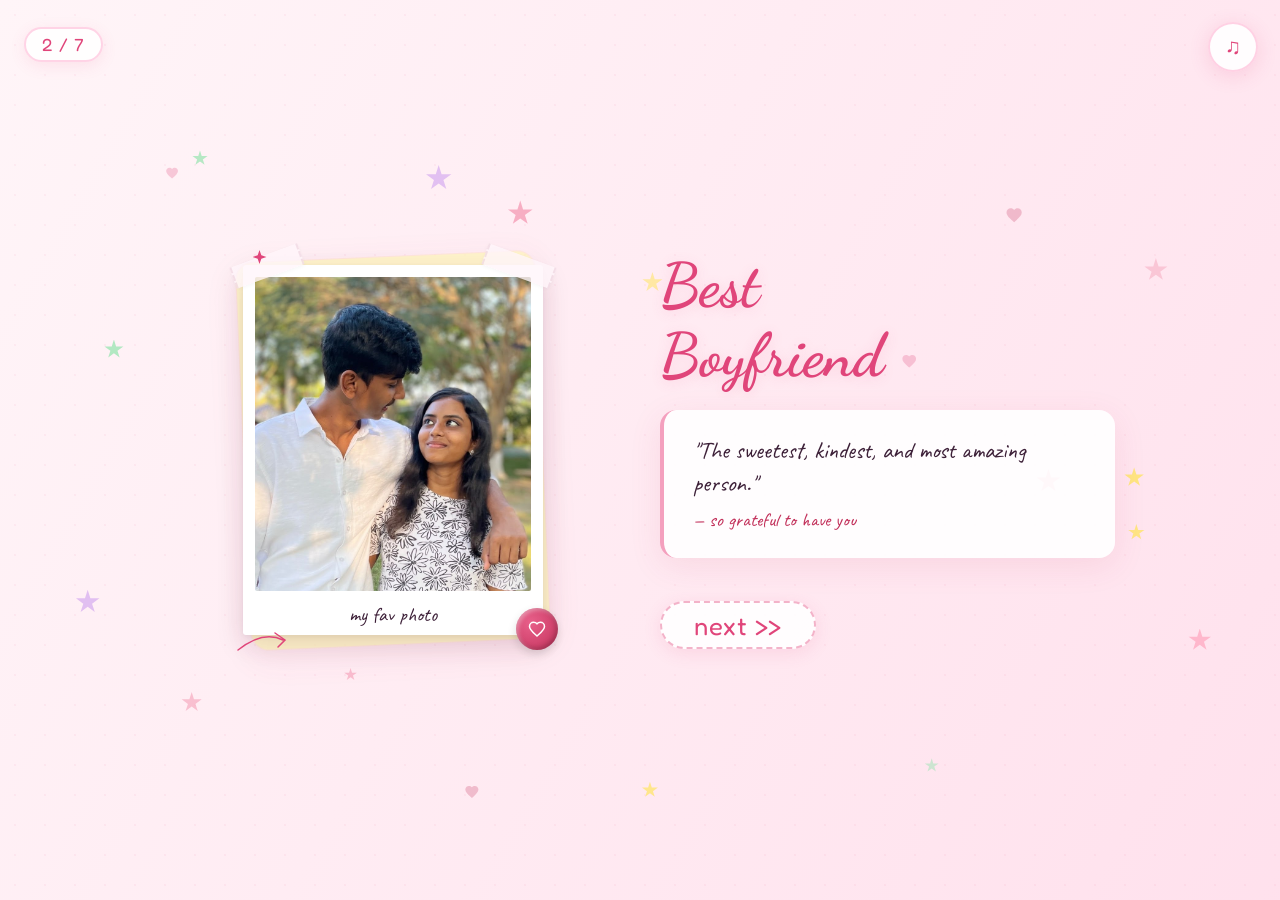
==== slide2.html @ 76f3e41d "summa" ====
<!DOCTYPE html>
<html lang="en">
<head>
    <meta charset="UTF-8">
    <meta name="viewport" content="width=device-width, initial-scale=1.0">
    <title>Best Boyfriend | Slide 2</title>
    <meta name="description" content="Happy Boyfriend's Day digital scrapbook">
    <link rel="icon" href="data:image/svg+xml,<svg xmlns='http://www.w3.org/2000/svg' viewBox='0 0 100 100'><text y='.9em' font-size='90'>♡</text></svg>">
    <link rel="stylesheet" href="style.css">
</head>
<body>

    <!-- Scrapbook Transition Overlay -->
    <div class="page-overlay"></div>

    <!-- Subtle Floating Background Stars -->
    <div id="floating-decorations" aria-hidden="true"></div>

    <!-- Music Control Button -->
    <button id="music-btn" title="Toggle Music" aria-label="Toggle background music">
        <span class="music-icon">♫</span>
    </button>
    <audio id="bg-music" loop preload="auto">
        <source src="assets/music/themetro.mp3" type="audio/mpeg">
        <source src="assets/song.mp3" type="audio/mpeg">
        <source src="assets/music/song.mp3" type="audio/mpeg">
    </audio>

    <!-- Page Progress Badge -->
    <div class="progress-badge" aria-label="Page progress">
        2 / 7
    </div>

    <!-- Sparkle Container -->
    <div id="sparkle-container" aria-hidden="true"></div>

    <!-- Main Content Container -->
    <div class="page-container">
        <main class="slide2-container">

            <!-- Left Column: Polaroid & Scrapbook Details -->
            <div class="slide2-left anim-fade-up stagger-1">

                <!-- Decorative Card Backing -->
                <div class="paper-card" style="position: absolute; width: 100%; height: 105%; transform: rotate(-2.5deg); z-index: 1; opacity: 0.7; background: #fff5b8;"></div>

                <!-- Floating Polaroid Photo Frame -->
                <div class="polaroid polaroid-slide2 float-polaroid-1" style="z-index: 2;">
                    <!-- Washi Tape -->
                    <div class="tape top-left"></div>
                    <div class="tape top-right"></div>
                    
                    <!-- SVG Wax Seal with Shimmer -->
                    <div class="wax-seal" style="bottom: -15px; right: -15px;">
                        <svg viewBox="0 0 24 24"><path d="M12 21.35l-1.45-1.32C5.4 15.36 2 12.28 2 8.5 2 5.42 4.42 3 7.5 3c1.74 0 3.41.81 4.5 2.09C13.09 3.81 14.76 3 16.5 3 19.58 3 22 5.42 22 8.5c0 3.78-3.4 6.86-8.55 11.54L12 21.35z"/></svg>
                    </div>

                    <img src="assets/photos/photo1.jpeg" alt="Best Boyfriend Photo" onerror="this.src='https://images.unsplash.com/photo-1517841905240-472988babdf9?auto=format&fit=crop&w=600&q=80'">
                    <div class="caption">my fav photo</div>
                </div>

                <!-- Hand-drawn SVG Arrow Doodle with Draw Animation -->
                <svg class="decor-doodle arrow-doodle" style="bottom: -20px; left: -10px; width: 60px; height: 30px;" viewBox="0 0 60 30" fill="none" stroke="var(--dark-pink)" stroke-width="1.5" stroke-linecap="round">
                    <path d="M5 25 Q 30 5, 50 15 M 42 8 L 52 15 L 45 22"/>
                </svg>

                <div class="decor-doodle star-4pt" style="top: -15px; left: 10px; width: 14px; height: 14px;"></div>
            </div>

            <!-- Right Column: Title & Next Link -->
            <div class="slide2-right">
                <h1 class="heading-best-boyfriend anim-fade-up stagger-2">
                    Best<br>Boyfriend
                </h1>

                <div class="note-card anim-fade-up stagger-3">
                    <p style="margin-bottom: 0.4rem;">"The sweetest, kindest, and most amazing person."</p>
                    <p style="font-size: 1.2rem; color: var(--rose);">— so grateful to have you</p>
                </div>

                <!-- Standard HTML Anchor Link Navigation -->
                <div class="anim-fade-up stagger-4">
                    <a href="slide3.html" class="next-btn">next &gt;&gt;</a>
                </div>
            </div>

        </main>
    </div>

    <script src="script.js"></script>
</body>
</html>
---- style.css ----
/* ============================================================
   BOYFRIEND'S DAY DIGITAL SCRAPBOOK - CUTE PASTEL AESTHETIC
   Soft stars, bubbly fonts, dreamy pastel vibes
   ============================================================ */

@import url('https://fonts.googleapis.com/css2?family=Caveat:wght@400;500;600;700&family=Dancing+Script:wght@400;500;600;700&family=Fredoka+One&family=Nunito:wght@400;600;700;800;900&family=Poppins:wght@300;400;500;600&display=swap');

:root {
    --pink: #f4a0be;
    --soft-pink: #fff0f6;
    --cream: #fdfaf8;
    --yellow: #ffe566;
    --mint: #a8e6c0;
    --lavender: #d4a8f0;
    --dark-pink: #e0457a;
    --rose: #c2305a;
    --hot-pink: #ff6ba8;
    --text-dark: #3d2038;
    --text-subtle: #9a6880;
    --tape-bg: rgba(255, 240, 250, 0.85);
    --shadow-soft: 0 10px 30px rgba(200, 60, 100, 0.12);
    --shadow-polaroid: 0 10px 28px rgba(80, 20, 50, 0.14), 0 2px 6px rgba(0, 0, 0, 0.06);
    --shadow-card: 0 8px 32px rgba(200, 60, 100, 0.10);
}

* { box-sizing: border-box; margin: 0; padding: 0; }

html, body {
    width: 100%;
    min-height: 100vh;
    font-family: 'Poppins', sans-serif;
    color: var(--text-dark);
    background: linear-gradient(120deg, #fff5f8, #ffdae9, #fde4f2, #ffe8f0);
    background-size: 400% 400%;
    animation: gradientBG 15s ease infinite;
    overflow-x: hidden;
    position: relative;
}

@keyframes gradientBG {
    0% { background-position: 0% 50%; }
    50% { background-position: 100% 50%; }
    100% { background-position: 0% 50%; }
}

body::before {
    content: '';
    position: fixed;
    top: 0; left: 0;
    width: 100%; height: 100%;
    background-image: radial-gradient(rgba(224, 69, 122, 0.05) 1px, transparent 1px);
    background-size: 30px 30px;
    pointer-events: none;
    z-index: 0;
    animation: floatingDots 40s linear infinite;
}

@keyframes floatingDots {
    0% { background-position: 0px 0px; }
    100% { background-position: 60px 60px; }
}

/* ============================================================ PAGE OVERLAY */

.page-overlay {
    position: fixed;
    top: 0; left: 0;
    width: 100vw; height: 100vh;
    background: linear-gradient(145deg, #fce4ec 0%, #fff0f6 40%, #f8e8ff 70%, #fdf0f5 100%);
    z-index: 9999;
    pointer-events: none;
    opacity: 0;
    transform: translateX(100%);
    will-change: transform, opacity;
    transition: transform 0.7s cubic-bezier(0.25, 1, 0.5, 1), opacity 0.7s ease;
}

body.page-entering .page-overlay {
    animation: overlaySlideOut 0.8s cubic-bezier(0.25, 1, 0.5, 1) forwards;
}

body.page-exiting .page-overlay { transform: translateX(0%); opacity: 1; }

@keyframes overlaySlideOut {
    0%   { transform: translateX(0%); opacity: 1; }
    100% { transform: translateX(-100%); opacity: 0; }
}

.page-container {
    min-height: 100vh;
    display: flex;
    flex-direction: column;
    justify-content: center;
    align-items: center;
    padding: 2.5rem 1.5rem;
    position: relative;
    z-index: 2;
    will-change: transform, opacity;
    animation: pageEnter 1.1s cubic-bezier(0.25, 1, 0.5, 1) forwards;
}

body.page-exiting .page-container {
    animation: pageExit 0.7s cubic-bezier(0.5, 0, 1, 1) forwards;
}

@keyframes pageEnter {
    0%   { opacity: 0; transform: translateY(20px); }
    100% { opacity: 1; transform: translateY(0); }
}

@keyframes pageExit {
    0%   { opacity: 1; transform: translateX(0); }
    100% { opacity: 0; transform: translateX(-25px); }
}

/* ============================================================ STAGGER ANIMATIONS */

.anim-fade-up { animation: fadeUpIn 1.0s cubic-bezier(0.25, 1, 0.5, 1) both; }

@keyframes fadeUpIn {
    0%   { opacity: 0; transform: translateY(22px); }
    100% { opacity: 1; transform: translateY(0); }
}

.stagger-1 { animation-delay: 0.18s; }
.stagger-2 { animation-delay: 0.38s; }
.stagger-3 { animation-delay: 0.58s; }
.stagger-4 { animation-delay: 0.78s; }
.stagger-5 { animation-delay: 0.98s; }
.stagger-6 { animation-delay: 1.18s; }
.stagger-7 { animation-delay: 1.38s; }
.stagger-8 { animation-delay: 1.58s; }
.stagger-9 { animation-delay: 1.78s; }
.stagger-10 { animation-delay: 2.8s; }

/* ============================================================ UI CONTROLS */

#music-hint {
    position: fixed;
    top: 35px;
    right: 85px;
    font-family: 'Caveat', cursive;
    font-size: 1.4rem;
    color: var(--dark-pink);
    z-index: 99;
    pointer-events: none;
    animation: hintFloat 1.5s ease-in-out infinite alternate;
}

@keyframes hintFloat {
    0% { transform: translateX(0px); }
    100% { transform: translateX(-6px); }
}

#music-btn {
    position: fixed;
    top: 22px; right: 22px;
    width: 50px; height: 50px;
    border-radius: 50%;
    border: 2px solid rgba(255, 180, 210, 0.6);
    background: rgba(255, 255, 255, 0.90);
    backdrop-filter: blur(14px);
    -webkit-backdrop-filter: blur(14px);
    box-shadow: 0 4px 20px rgba(224, 69, 122, 0.16);
    cursor: pointer;
    z-index: 100;
    display: flex;
    align-items: center;
    justify-content: center;
    font-size: 1.35rem;
    color: var(--dark-pink);
    transition: transform 0.45s cubic-bezier(0.34, 1.56, 0.64, 1), box-shadow 0.4s ease, background 0.3s ease;
}

#music-btn:hover {
    transform: scale(1.15);
    background: rgba(255, 235, 248, 0.98);
    box-shadow: 0 6px 24px rgba(224, 69, 122, 0.25), 0 0 0 5px rgba(255, 160, 190, 0.15);
}

#music-btn.playing {
    animation: musicPulse 3.5s infinite ease-in-out;
    background: rgba(255, 220, 238, 0.95);
    border-color: rgba(224, 69, 122, 0.45);
}

@keyframes musicPulse {
    0%, 100% { transform: scale(1); box-shadow: 0 4px 20px rgba(224, 69, 122, 0.2); }
    50%       { transform: scale(1.08); box-shadow: 0 6px 30px rgba(224, 69, 122, 0.3), 0 0 0 8px rgba(255, 160, 190, 0.12); }
}

.progress-badge {
    position: fixed;
    top: 27px; left: 24px;
    background: rgba(255, 255, 255, 0.85);
    backdrop-filter: blur(12px);
    -webkit-backdrop-filter: blur(12px);
    padding: 5px 16px;
    border-radius: 20px;
    font-family: 'Fredoka One', cursive;
    font-size: 1.1rem;
    color: var(--dark-pink);
    border: 2px solid rgba(255, 160, 200, 0.45);
    box-shadow: 0 4px 16px rgba(224, 69, 122, 0.10);
    z-index: 100;
    letter-spacing: 1px;
}

/* ============================================================ BACKGROUND DECORATIONS */

#floating-decorations {
    position: fixed;
    top: 0; left: 0;
    width: 100%; height: 100%;
    pointer-events: none;
    z-index: 1;
    overflow: hidden;
}

.floating-element { position: absolute; user-select: none; }

.star-5pt {
    display: inline-block;
    clip-path: polygon(50% 0%, 61% 35%, 98% 35%, 68% 57%, 79% 91%, 50% 70%, 21% 91%, 32% 57%, 2% 35%, 39% 35%);
    animation: starDrift 9s ease-in-out infinite alternate;
}

.star-pink    { background: #f5a0b8; }
.star-yellow  { background: #ffe566; }
.star-mint    { background: #98e4b0; }
.star-lavender{ background: #d4a8f0; }
.star-hotpink { background: #ff85a5; }

@keyframes starDrift {
    0%   { transform: translateY(0px) rotate(0deg); opacity: 0.55; }
    100% { transform: translateY(-18px) rotate(22deg); opacity: 0.85; }
}

.float-heart {
    position: absolute;
    animation: heartFloat 12s ease-in-out infinite alternate;
    pointer-events: none;
    user-select: none;
    opacity: 0.45;
}

@keyframes heartFloat {
    0%   { transform: translateY(0px) rotate(-8deg); opacity: 0.35; }
    100% { transform: translateY(-20px) rotate(8deg); opacity: 0.65; }
}

#sparkle-container {
    position: fixed;
    top: 0; left: 0;
    width: 100%; height: 100%;
    pointer-events: none;
    z-index: 99;
}

.sparkle-dot {
    position: absolute;
    border-radius: 50%;
    opacity: 0.7;
    pointer-events: none;
    animation: sparkleFade 1.1s ease-out forwards;
}

@keyframes sparkleFade {
    0%   { transform: scale(0); opacity: 0.9; }
    60%  { opacity: 0.6; }
    100% { transform: scale(2); opacity: 0; }
}

/* ============================================================ POLAROIDS */

.tape {
    position: absolute;
    width: 72px; height: 22px;
    background: rgba(255, 245, 250, 0.80);
    border-left: 2px dashed rgba(200, 140, 160, 0.2);
    border-right: 2px dashed rgba(200, 140, 160, 0.2);
    box-shadow: 0 1px 4px rgba(0,0,0,0.04);
    z-index: 15;
    pointer-events: none;
}

.tape.top-center { top: -11px; left: 50%; transform: translateX(-50%) rotate(-1.5deg); }
.tape.top-left   { top: -10px; left: -12px; transform: rotate(-20deg); }
.tape.top-right  { top: -10px; right: -12px; transform: rotate(20deg); }

.wax-seal {
    width: 42px; height: 42px;
    background: radial-gradient(circle at 35% 35%, #e8608a, #c2305a);
    border-radius: 50%;
    box-shadow: inset -2px -2px 5px rgba(0,0,0,0.22), inset 2px 2px 4px rgba(255,255,255,0.4), 0 4px 10px rgba(0,0,0,0.14);
    display: flex;
    align-items: center;
    justify-content: center;
    color: rgba(255,255,255,0.9);
    position: absolute;
    z-index: 16;
    overflow: hidden;
}

.wax-seal svg { width: 18px; height: 18px; stroke: #ffffff; fill: none; stroke-width: 2; z-index: 2; }

.polaroid {
    background: #ffffff;
    padding: 12px 12px 44px 12px;
    box-shadow: var(--shadow-polaroid);
    border-radius: 3px;
    position: relative;
    display: inline-block;
    opacity: 1;
    will-change: transform, opacity;
    transition: transform 0.55s cubic-bezier(0.34, 1.56, 0.64, 1), box-shadow 0.5s ease;
}

.polaroid img {
    width: 100%; height: 100%;
    object-fit: cover;
    border-radius: 2px;
    display: block;
    background-color: #fce8f2;
}

.polaroid .caption {
    position: absolute;
    bottom: 8px; left: 0; width: 100%;
    text-align: center;
    font-family: 'Caveat', cursive;
    font-size: 1.25rem;
    color: var(--text-dark);
}

.polaroid:hover {
    transform: scale(1.06) rotate(0deg) !important;
    z-index: 20 !important;
    box-shadow: 0 18px 40px rgba(90, 20, 50, 0.20), 0 0 0 3px rgba(255, 160, 200, 0.35);
}

.float-polaroid-1 { animation: floatP1 8.5s ease-in-out infinite alternate; }
.float-polaroid-2 { animation: floatP2 10.0s ease-in-out infinite alternate; }
.float-polaroid-3 { animation: floatP3 7.5s ease-in-out infinite alternate; }
.float-polaroid-4 { animation: floatP4 11.0s ease-in-out infinite alternate; }
.float-polaroid-5 { animation: floatP5 9.0s ease-in-out infinite alternate; }
.float-polaroid-6 { animation: floatP6 9.8s ease-in-out infinite alternate; }

/* Photo One-By-One Fade-In System */
@keyframes photoFadeIn {
    0% {
        opacity: 0;
    }
    100% {
        opacity: 1;
    }
}

.photo-fade {
    opacity: 0;
}

.photo-fade-1 { --fade-delay: 0.3s; }
.photo-fade-2 { --fade-delay: 0.75s; }
.photo-fade-3 { --fade-delay: 1.2s; }
.photo-fade-4 { --fade-delay: 1.65s; }
.photo-fade-5 { --fade-delay: 2.1s; }
.photo-fade-6 { --fade-delay: 2.55s; }

.float-polaroid-1.photo-fade {
    animation: photoFadeIn 0.85s cubic-bezier(0.25, 1, 0.5, 1) var(--fade-delay, 0s) both,
               floatP1 8.5s ease-in-out infinite alternate;
}
.float-polaroid-2.photo-fade {
    animation: photoFadeIn 0.85s cubic-bezier(0.25, 1, 0.5, 1) var(--fade-delay, 0s) both,
               floatP2 10.0s ease-in-out infinite alternate;
}
.float-polaroid-3.photo-fade {
    animation: photoFadeIn 0.85s cubic-bezier(0.25, 1, 0.5, 1) var(--fade-delay, 0s) both,
               floatP3 7.5s ease-in-out infinite alternate;
}
.float-polaroid-4.photo-fade {
    animation: photoFadeIn 0.85s cubic-bezier(0.25, 1, 0.5, 1) var(--fade-delay, 0s) both,
               floatP4 11.0s ease-in-out infinite alternate;
}
.float-polaroid-5.photo-fade {
    animation: photoFadeIn 0.85s cubic-bezier(0.25, 1, 0.5, 1) var(--fade-delay, 0s) both,
               floatP5 9.0s ease-in-out infinite alternate;
}
.float-polaroid-6.photo-fade {
    animation: photoFadeIn 0.85s cubic-bezier(0.25, 1, 0.5, 1) var(--fade-delay, 0s) both,
               floatP6 9.8s ease-in-out infinite alternate;
}

@keyframes floatP1 {
    0%   { transform: translateY(0px) rotate(var(--rot, -3deg)); }
    100% { transform: translateY(-8px) rotate(calc(var(--rot, -3deg) + 1.2deg)); }
}
@keyframes floatP2 {
    0%   { transform: translateY(0px) rotate(var(--rot, 4deg)); }
    100% { transform: translateY(-7px) rotate(calc(var(--rot, 4deg) - 1.2deg)); }
}
@keyframes floatP3 {
    0%   { transform: translateY(0px) rotate(var(--rot, -5deg)); }
    100% { transform: translateY(-9px) rotate(calc(var(--rot, -5deg) + 1.5deg)); }
}
@keyframes floatP4 {
    0%   { transform: translateY(0px) rotate(var(--rot, 6deg)); }
    100% { transform: translateY(-8px) rotate(calc(var(--rot, 6deg) - 1.2deg)); }
}
@keyframes floatP5 {
    0%   { transform: translateY(0px) rotate(var(--rot, -2deg)); }
    100% { transform: translateY(-6px) rotate(calc(var(--rot, -2deg) + 1deg)); }
}
@keyframes floatP6 {
    0%   { transform: translateY(0px) rotate(var(--rot, 5deg)); }
    100% { transform: translateY(-9px) rotate(calc(var(--rot, 5deg) - 1.4deg)); }
}

/* Navigation Button */
.next-btn {
    display: inline-block;
    text-decoration: none;
    font-family: 'Fredoka One', cursive;
    font-size: 1.6rem;
    color: var(--dark-pink);
    background: rgba(255, 255, 255, 0.88);
    backdrop-filter: blur(10px);
    -webkit-backdrop-filter: blur(10px);
    padding: 0.4rem 2rem;
    border-radius: 40px;
    border: 2px dashed rgba(224, 69, 122, 0.4);
    box-shadow: 0 4px 18px rgba(224, 69, 122, 0.12);
    transition: transform 0.45s cubic-bezier(0.34, 1.56, 0.64, 1), box-shadow 0.4s ease, letter-spacing 0.4s ease, color 0.3s ease, background 0.3s ease;
    cursor: pointer;
    margin-top: 1.5rem;
    position: relative;
    z-index: 10;
    letter-spacing: 0.5px;
}

.next-btn:hover {
    transform: translateY(-4px) scale(1.08);
    letter-spacing: 2px;
    background: rgba(255, 240, 250, 0.98);
    border-style: solid;
    border-color: rgba(224, 69, 122, 0.55);
    color: var(--rose);
    box-shadow: 0 8px 30px rgba(224, 69, 122, 0.22);
}

.paper-card {
    background: rgba(255, 253, 250, 0.92);
    backdrop-filter: blur(8px);
    -webkit-backdrop-filter: blur(8px);
    border-radius: 18px;
    padding: 2.2rem;
    box-shadow: var(--shadow-card);
    border: 1.5px solid rgba(255, 210, 230, 0.55);
    position: relative;
}

/* ============================================================ SLIDE 1 */

.slide1-wrapper { text-align: center; max-width: 750px; width: 100%; }

.flower-blob-container {
    position: relative;
    display: inline-block;
    padding: 3rem 3.5rem;
    margin-bottom: 1rem;
}

.flower-blob {
    position: absolute;
    top: 50%; left: 50%;
    width: 340px; height: 340px;
    background: radial-gradient(circle at 50% 40%, #fff0f5, #f8b4d0 60%, #f4a0be);
    border-radius: 54% 46% 42% 58% / 49% 52% 48% 51%;
    box-shadow: inset 0 0 30px rgba(255, 255, 255, 0.8), 0 12px 30px rgba(224, 69, 122, 0.18);
    animation: blobFloat 16s ease-in-out infinite;
    z-index: 1;
}

@keyframes blobFloat {
    0% {
        transform: translate(-50%, -50%) rotate(0deg) scale(1);
        border-radius: 54% 46% 42% 58% / 49% 52% 48% 51%;
    }
    33% {
        transform: translate(-52%, -55%) rotate(120deg) scale(1.05);
        border-radius: 40% 60% 70% 30% / 45% 40% 60% 55%;
    }
    66% {
        transform: translate(-48%, -45%) rotate(240deg) scale(0.95);
        border-radius: 60% 40% 30% 70% / 60% 55% 45% 40%;
    }
    100% {
        transform: translate(-50%, -50%) rotate(360deg) scale(1);
        border-radius: 54% 46% 42% 58% / 49% 52% 48% 51%;
    }
}

.main-title {
    position: relative;
    z-index: 2;
    display: flex;
    flex-direction: column;
    align-items: center;
    justify-content: center;
    font-family: 'Fredoka One', cursive;
    text-transform: lowercase;
    line-height: 1.0;
    animation: titleFloat 8s ease-in-out infinite alternate;
}

@keyframes titleFloat {
    0%   { transform: translateY(0px); }
    100% { transform: translateY(-8px); }
}

.title-line { display: block; color: var(--dark-pink); text-shadow: 2px 3px 0px rgba(200, 48, 90, 0.18), 0 4px 20px rgba(224, 69, 122, 0.12); }
.title-happy      { font-size: 4rem;  color: var(--dark-pink); letter-spacing: 1px; }
.title-boyfriends { font-size: 4.8rem; color: var(--rose); margin: -0.2rem 0; }
.title-day        { font-size: 4.2rem; color: var(--dark-pink); letter-spacing: 1px; }

.decor-doodle { position: absolute; z-index: 3; pointer-events: none; }

/* ============================================================ SLIDE 2 */

.slide2-container {
    display: grid;
    grid-template-columns: 1fr 1fr;
    gap: 2.5rem;
    align-items: center;
    max-width: 950px;
    width: 100%;
}

.slide2-left { position: relative; display: flex; justify-content: center; align-items: center; justify-self: center; }

.heading-best-boyfriend {
    font-family: 'Dancing Script', cursive;
    font-size: 3.8rem;
    color: var(--dark-pink);
    line-height: 1.15;
    margin-bottom: 1.2rem;
    text-shadow: 0 2px 14px rgba(224, 69, 122, 0.14);
}

.polaroid-slide2 { width: 300px; height: 370px; --rot: -3deg; }

.slide2-right { display: flex; flex-direction: column; justify-content: center; align-items: flex-start; }

.note-card {
    background: rgba(255, 255, 255, 0.90);
    backdrop-filter: blur(8px);
    -webkit-backdrop-filter: blur(8px);
    padding: 1.5rem 1.8rem;
    border-radius: 16px;
    border-left: 4px solid var(--pink);
    box-shadow: var(--shadow-card);
    font-family: 'Caveat', cursive;
    font-size: 1.5rem;
    color: var(--text-dark);
    margin-bottom: 1.2rem;
    line-height: 1.4;
    animation: noteFloat 9s ease-in-out infinite alternate;
}

@keyframes noteFloat {
    0%   { transform: translateY(0); }
    100% { transform: translateY(-6px); }
}

.arrow-doodle path {
    stroke-dasharray: 100;
    stroke-dashoffset: 100;
    animation: drawArrow 2s ease-out forwards;
    animation-delay: 0.5s;
}

@keyframes drawArrow { to { stroke-dashoffset: 0; } }

/* ============================================================ SLIDE 3 */

.slide3-container {
    display: grid;
    grid-template-columns: 0.9fr 1.1fr;
    gap: 2.5rem;
    align-items: center;
    max-width: 1050px;
    width: 100%;
}

.collage-grid { position: relative; width: 100%; min-height: 450px; }

.collage-photo { position: absolute; width: 190px; height: 230px; }

.cp1 { top: 0;    left: 10px;  --rot: -6deg; z-index: 2; }
.cp2 { top: 25px; right: 10px; --rot: 7deg;  z-index: 1; }
.cp3 { bottom: 10px; left: 25px;  --rot: 4deg;  z-index: 3; }
.cp4 { bottom: 25px; right: 20px; --rot: -5deg; z-index: 2; }

.letter-paper {
    background: #fffefb;
    background-image: repeating-linear-gradient(#fffefb 0px, #fffefb 27px, rgba(244, 160, 190, 0.28) 28px);
    padding: 2.2rem;
    border-radius: 18px;
    box-shadow: var(--shadow-card);
    border: 1.5px solid rgba(244, 160, 190, 0.4);
    position: relative;
}

.letter-title {
    font-family: 'Dancing Script', cursive;
    font-size: 2.8rem;
    color: var(--dark-pink);
    margin-bottom: 1rem;
    text-shadow: 0 2px 12px rgba(224, 69, 122, 0.12);
}

.letter-body { font-family: 'Poppins', sans-serif; font-size: 0.92rem; line-height: 1.85; color: var(--text-dark); }
.letter-body p { margin-bottom: 0.9rem; }

.letter-signature {
    font-family: 'Dancing Script', cursive;
    font-size: 2.2rem;
    color: var(--rose);
    font-weight: 700;
    margin-top: 0.8rem;
}

/* ============================================================ SLIDE 4 */

.slide4-container {
    position: relative;
    width: 100%;
    max-width: 1050px;
    min-height: 75vh;
    display: flex;
    flex-direction: column;
    align-items: center;
    justify-content: center;
}

.gallery-center-text {
    text-align: center;
    font-family: 'Fredoka One', cursive;
    font-size: 3.6rem;
    line-height: 1.15;
    z-index: 10;
    background: rgba(255, 255, 255, 0.88);
    backdrop-filter: blur(10px);
    -webkit-backdrop-filter: blur(10px);
    padding: 1.2rem 2.4rem;
    border-radius: 28px;
    border: 2px dashed rgba(224, 69, 122, 0.32);
    box-shadow: var(--shadow-card), 0 0 0 6px rgba(255, 160, 200, 0.10);
    animation: centerPulse 8s ease-in-out infinite alternate;
}

@keyframes centerPulse {
    0%   { transform: scale(1); }
    100% { transform: scale(1.025); }
}

.word-youre  { color: #e0457a; }
.word-my     { color: #8e44ad; }
.word-fav    { color: #16a085; }
.word-person { color: #c2305a; }

.gallery-scatter { position: absolute; width: 100%; height: 100%; top: 0; left: 0; pointer-events: none; }

.gp-photo { position: absolute; pointer-events: auto; width: 195px; height: 235px; }

.gp1 { top: 4%;   left: 2%;    --rot: -10deg; }
.gp2 { top: 4%;   right: 3%;   --rot: 8deg; }
.gp3 { top: 40%;  left: 0%;    --rot: 6deg; }
.gp4 { top: 40%;  right: 1%;   --rot: -8deg; }
.gp5 { bottom: 1%; left: 20%;  --rot: -5deg; }
.gp6 { bottom: 1%; right: 18%; --rot: 9deg; }

/* ============================================================ SLIDE 5 */

.slide5-container { text-align: center; max-width: 900px; width: 100%; position: relative; padding: 1rem 0; }

.custom-heart-icon { display: inline-block; width: 48px; height: 48px; margin-bottom: 0.5rem; animation: heartPulse 4s ease-in-out infinite; }

@keyframes heartPulse {
    0%, 100% { transform: scale(1);    filter: drop-shadow(0 0 0px rgba(224, 69, 122, 0)); }
    15%       { transform: scale(1.22); filter: drop-shadow(0 0 10px rgba(224, 69, 122, 0.45)); }
    30%       { transform: scale(1);    filter: drop-shadow(0 0 0px rgba(224, 69, 122, 0)); }
}

.custom-heart-icon svg { width: 100%; height: 100%; fill: var(--dark-pink); stroke: none; opacity: 0.9; }

.final-heading {
    font-family: 'Dancing Script', cursive;
    font-size: 3.4rem;
    color: var(--dark-pink);
    margin-bottom: 0.3rem;
    text-shadow: 0 2px 16px rgba(224, 69, 122, 0.16);
}

.final-subheading { font-family: 'Fredoka One', cursive; font-size: 2rem; color: var(--rose); margin-bottom: 1.2rem; letter-spacing: 1px; }

.final-message {
    font-size: 1rem;
    line-height: 1.8;
    color: var(--text-dark);
    max-width: 620px;
    margin: 0 auto 1.8rem auto;
    background: rgba(255, 255, 255, 0.85);
    backdrop-filter: blur(8px);
    -webkit-backdrop-filter: blur(8px);
    padding: 1.3rem 1.9rem;
    border-radius: 18px;
    border: 1.5px dashed rgba(224, 69, 122, 0.3);
    box-shadow: var(--shadow-card);
}

.final-photos-grid { display: flex; justify-content: center; gap: 1.2rem; flex-wrap: wrap; margin-bottom: 1.5rem; }
.final-photo { width: 165px; height: 205px; }

.made-with-love {
    font-family: 'Fredoka One', cursive;
    font-size: 1.8rem;
    color: var(--rose);
    margin-top: 0.5rem;
    letter-spacing: 1px;
    text-shadow: 0 1px 8px rgba(194, 48, 90, 0.14);
    animation: madeWithLoveFloat 7s ease-in-out infinite alternate;
}

@keyframes madeWithLoveFloat {
    0%   { transform: translateY(0); }
    100% { transform: translateY(-5px); }
}

/* ============================================================ SLIDE 6 - Reasons I Love You */

.slide6-container { text-align: center; max-width: 880px; width: 100%; position: relative; }

.reasons-heading {
    font-family: 'Fredoka One', cursive;
    font-size: 3rem;
    color: var(--dark-pink);
    margin-bottom: 0.5rem;
    text-shadow: 2px 3px 0 rgba(200, 48, 90, 0.15), 0 4px 16px rgba(224, 69, 122, 0.12);
    letter-spacing: 1px;
}

.reasons-subtext { font-family: 'Caveat', cursive; font-size: 1.6rem; color: var(--rose); margin-bottom: 1.8rem; }

.reasons-grid { display: grid; grid-template-columns: repeat(3, 1fr); gap: 1rem; margin-bottom: 1.8rem; }

.reason-card {
    background: rgba(255, 255, 255, 0.88);
    backdrop-filter: blur(8px);
    -webkit-backdrop-filter: blur(8px);
    border-radius: 18px;
    padding: 1.2rem 1rem;
    border: 1.5px solid rgba(255, 160, 200, 0.4);
    box-shadow: var(--shadow-card);
    transition: transform 0.45s cubic-bezier(0.34, 1.56, 0.64, 1), box-shadow 0.4s ease;
    position: relative;
    overflow: hidden;
    animation: reasonCardFloat var(--float-dur, 8s) ease-in-out infinite alternate;
}

.reason-card::before {
    content: '';
    position: absolute;
    inset: 0;
    background: linear-gradient(135deg, rgba(255, 200, 230, 0.12), transparent);
    border-radius: inherit;
    pointer-events: none;
}

.reason-card:hover { transform: translateY(-6px) scale(1.04); box-shadow: 0 14px 36px rgba(224, 69, 122, 0.20); }

@keyframes reasonCardFloat {
    0%   { transform: translateY(0); }
    100% { transform: translateY(-5px); }
}

.reason-emoji { font-size: 2rem; display: block; margin-bottom: 0.4rem; }

.reason-icon {
    display: block;
    width: 34px;
    height: 34px;
    margin: 0 auto 0.6rem auto;
}

.reason-icon svg {
    width: 100%;
    height: 100%;
}

.reason-text { font-family: 'Caveat', cursive; font-size: 1.3rem; color: var(--text-dark); line-height: 1.3; }

/* ============================================================ SLIDE 7 - Grand Finale */

.slide7-container { text-align: center; max-width: 860px; width: 100%; position: relative; padding: 1rem; }

.finale-big-heart {
    display: block;
    width: 72px;
    height: 72px;
    margin: 0 auto 1rem auto;
    animation: bigHeartPulse 3s ease-in-out infinite;
    filter: drop-shadow(0 4px 20px rgba(224, 69, 122, 0.3));
}

.finale-big-heart svg {
    width: 100%;
    height: 100%;
}

@keyframes bigHeartPulse {
    0%, 100% { transform: scale(1); }
    30%       { transform: scale(1.18); }
    60%       { transform: scale(0.95); }
}

.finale-heading {
    font-family: 'Fredoka One', cursive;
    font-size: 3.5rem;
    color: var(--dark-pink);
    margin-bottom: 0.4rem;
    text-shadow: 2px 3px 0 rgba(200, 48, 90, 0.18), 0 4px 18px rgba(224, 69, 122, 0.14);
    letter-spacing: 1px;
}

.finale-sub { font-family: 'Dancing Script', cursive; font-size: 2.2rem; color: var(--rose); margin-bottom: 1.4rem; }

.finale-message {
    font-family: 'Caveat', cursive;
    font-size: 1.55rem;
    line-height: 1.7;
    color: var(--text-dark);
    max-width: 600px;
    margin: 0 auto 1.8rem auto;
    background: rgba(255, 255, 255, 0.88);
    backdrop-filter: blur(8px);
    -webkit-backdrop-filter: blur(8px);
    padding: 1.4rem 2rem;
    border-radius: 20px;
    border: 1.5px dashed rgba(224, 69, 122, 0.3);
    box-shadow: var(--shadow-card);
}

.finale-hearts-row {
    display: flex;
    justify-content: center;
    gap: 0.6rem;
    font-size: 2rem;
    margin-bottom: 1.2rem;
    animation: heartsRowFloat 6s ease-in-out infinite alternate;
}

@keyframes heartsRowFloat {
    0%   { transform: translateY(0); }
    100% { transform: translateY(-6px); }
}

/* Inline star doodle */
.star-4pt {
    display: inline-block;
    width: 16px; height: 16px;
    background: var(--dark-pink);
    clip-path: polygon(50% 0%, 63% 37%, 100% 50%, 63% 63%, 50% 100%, 37% 63%, 0% 50%, 37% 37%);
    animation: starDrift 9s ease-in-out infinite alternate;
}

/* ============================================================ RESPONSIVE */

@media (max-width: 900px) {
    .slide2-container { grid-template-columns: 1fr; text-align: center; gap: 2rem; }
    .slide2-right { align-items: center; }
    .slide3-container { grid-template-columns: 1fr; }
    .collage-grid { min-height: 360px; }
    .collage-photo { width: 150px; height: 190px; }
    .gp-photo { width: 145px; height: 175px; }
    .title-happy { font-size: 3.2rem; }
    .title-boyfriends { font-size: 4rem; }
    .title-day { font-size: 3.5rem; }
    .flower-blob { width: 280px; height: 280px; }
    .reasons-grid { grid-template-columns: repeat(2, 1fr); }
}

@media (max-width: 600px) {
    .page-container { padding: 3.5rem 1rem 1.5rem 1rem; }
    .progress-badge { top: 14px; left: 14px; font-size: 0.95rem; padding: 3px 10px; }
    #music-btn { top: 14px; right: 14px; width: 42px; height: 42px; font-size: 1rem; }
    #music-hint { top: 25px; right: 65px; font-size: 1.15rem; }
    
    /* Slide 1 Fixes */
    .flower-blob-container { padding: 2rem 1rem; }
    .flower-blob { width: 240px; height: 240px; }
    .title-happy { font-size: 2.4rem; }
    .title-boyfriends { font-size: 2.8rem; }
    .title-day { font-size: 2.6rem; }

    .heading-best-boyfriend { font-size: 2.8rem; }
    .polaroid-slide2 { width: 240px; height: 300px; }
    .gallery-center-text { font-size: 2.4rem; padding: 0.8rem 1.2rem; }
    .gp-photo { position: relative; top: auto !important; left: auto !important; right: auto !important; bottom: auto !important; width: 130px; height: 160px; margin: 4px; display: inline-block; }
    .gallery-scatter { position: relative; display: flex; flex-wrap: wrap; justify-content: center; margin-top: 1.2rem; }
    .slide4-container { min-height: auto; }
    .final-photos-grid { gap: 0.8rem; }
    .final-photo { width: 130px; height: 160px; }
    .final-heading { font-size: 2.4rem; }
    .final-subheading { font-size: 1.7rem; }
    .reasons-grid { grid-template-columns: repeat(2, 1fr); gap: 0.7rem; }
    .reasons-heading { font-size: 2.2rem; }
    .finale-heading { font-size: 2.6rem; }
    .finale-message { font-size: 1.3rem; }
}
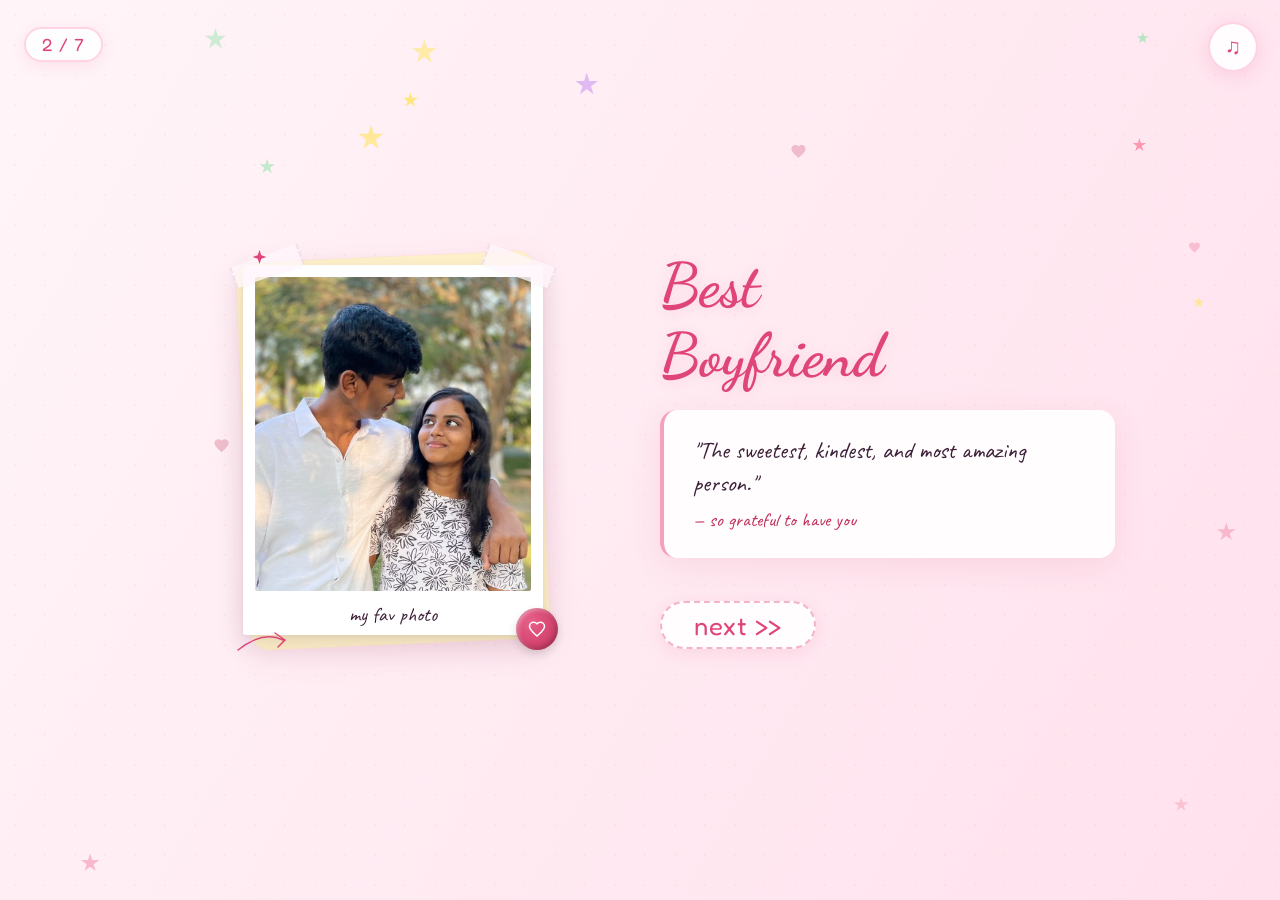
==== commit 397a0e04: "Fix audio playback sources and add user-interaction unlock for deployed browsers" ====
--- a/slide2.html
+++ b/slide2.html
@@ -20,8 +20,7 @@
     <button id="music-btn" title="Toggle Music" aria-label="Toggle background music">
         <span class="music-icon">♫</span>
     </button>
-    <audio id="bg-music" loop preload="auto">
-        <source src="assets/music/themetro.mp3" type="audio/mpeg">
+    <audio id="bg-music" loop preload="auto" src="assets/song.mp3">
         <source src="assets/song.mp3" type="audio/mpeg">
         <source src="assets/music/song.mp3" type="audio/mpeg">
     </audio>
--- a/style.css
+++ b/style.css
@@ -143,8 +143,17 @@
     font-size: 1.4rem;
     color: var(--dark-pink);
     z-index: 99;
+    pointer-events: auto;
+    cursor: pointer;
+    user-select: none;
+    animation: hintFloat 1.5s ease-in-out infinite alternate;
+    transition: opacity 0.4s ease, visibility 0.4s ease;
+}
+
+#music-hint.hidden {
+    opacity: 0;
     pointer-events: none;
-    animation: hintFloat 1.5s ease-in-out infinite alternate;
+    visibility: hidden;
 }
 
 @keyframes hintFloat {
